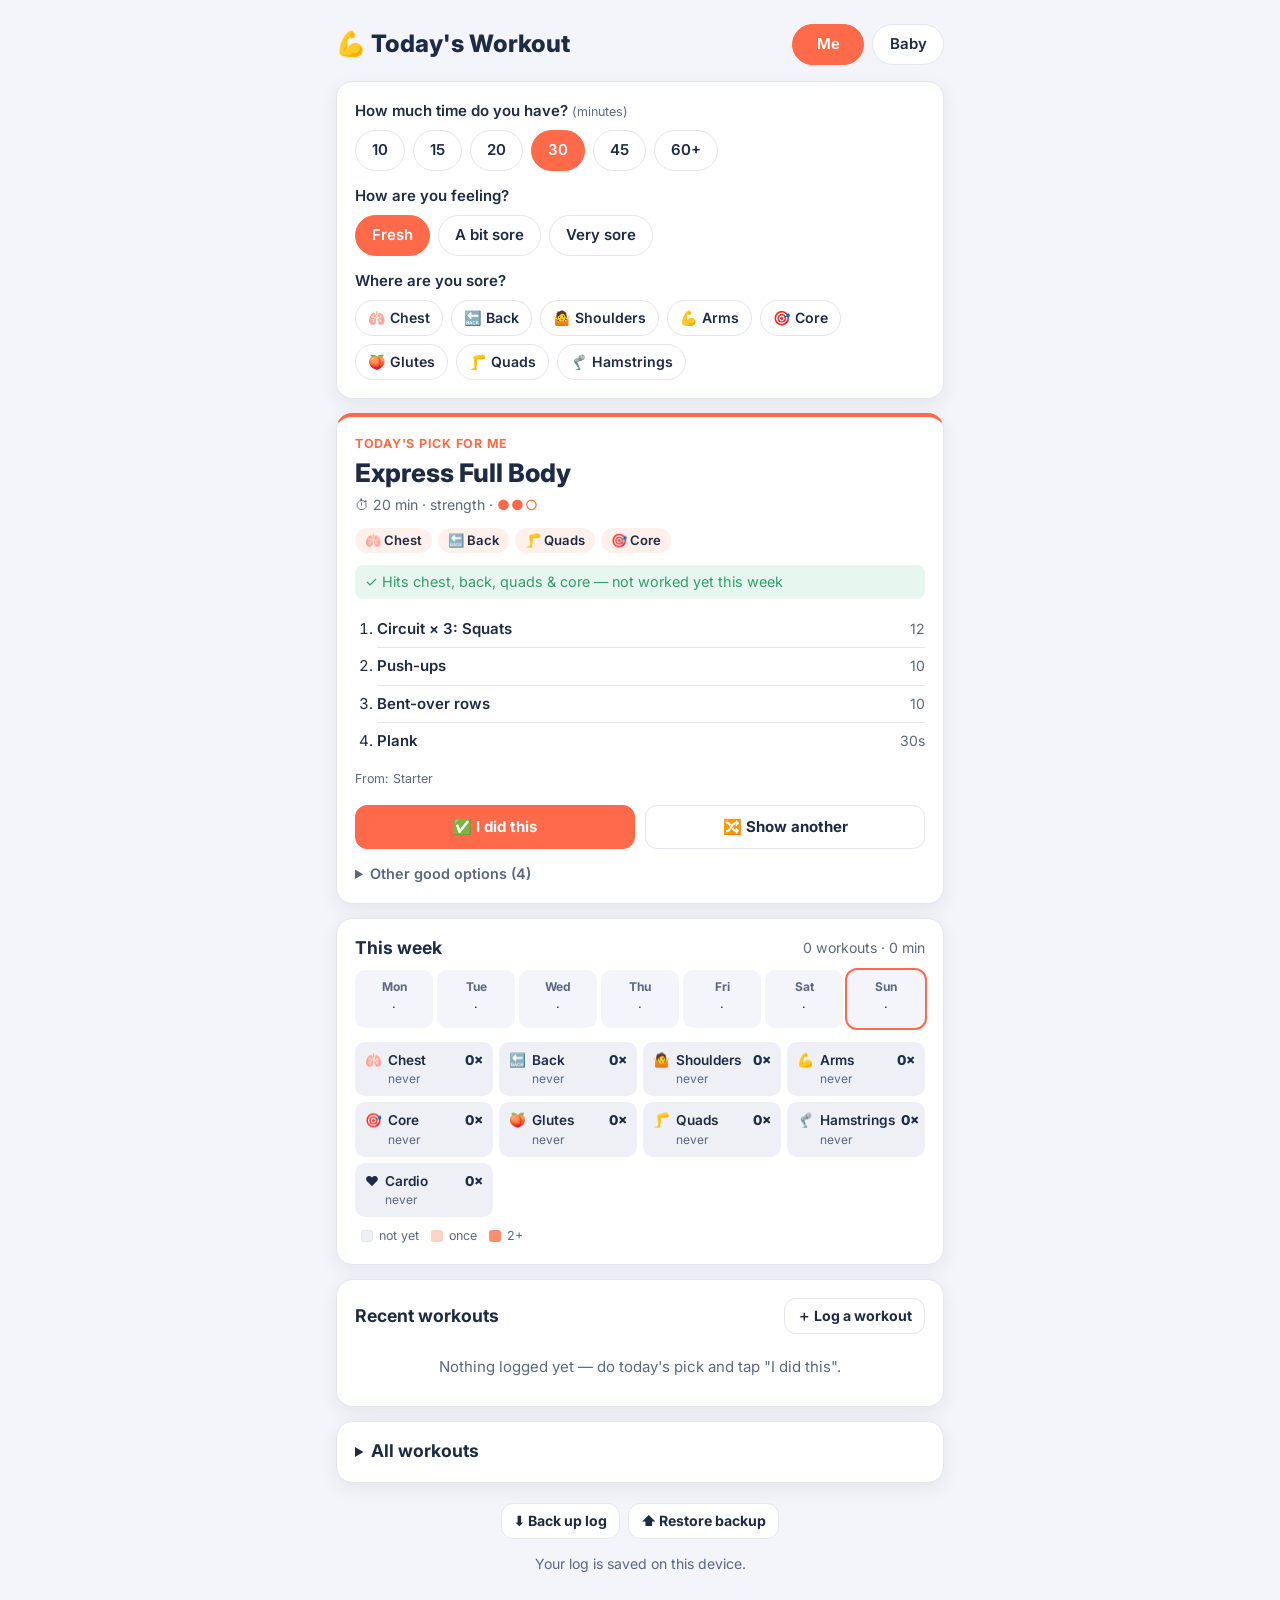
==== workout/index.html @ 0d378ec5 "Add workout picker app (workout/) Recommends a daily workout for Me or Baby based on available time," ====
<!DOCTYPE html>
<html lang="en">
<head>
  <meta charset="UTF-8" />
  <meta name="viewport" content="width=device-width, initial-scale=1.0, viewport-fit=cover" />
  <title>Daily Workout Picker</title>
  <meta name="description" content="Recommends today's workout based on your time, soreness and what you've already done this week." />
  <meta name="theme-color" content="#1f2a44" />
  <meta name="apple-mobile-web-app-capable" content="yes" />
  <meta name="apple-mobile-web-app-title" content="Workout" />
  <link rel="icon" href="data:image/svg+xml,<svg xmlns='http://www.w3.org/2000/svg' viewBox='0 0 100 100'><text y='.9em' font-size='90'>💪</text></svg>" />
  <link rel="preconnect" href="https://fonts.googleapis.com" />
  <link rel="preconnect" href="https://fonts.gstatic.com" crossorigin />
  <link href="https://fonts.googleapis.com/css2?family=Inter:wght@400;600;700;800&display=swap" rel="stylesheet" />
  <link rel="stylesheet" href="styles.css" />
</head>
<body>
  <main class="wrap">
    <header class="top">
      <h1>💪 Today's Workout</h1>
      <div id="people" class="chips people" role="group" aria-label="Who's working out"></div>
    </header>

    <section class="card controls">
      <div class="field">
        <span class="label">How much time do you have? <small>(minutes)</small></span>
        <div id="time" class="chips" role="group"></div>
      </div>
      <div class="field">
        <span class="label">How are you feeling?</span>
        <div id="soreness" class="chips" role="group"></div>
      </div>
      <div class="field" id="sore-where" hidden>
        <span class="label">Where are you sore?</span>
        <div id="sore-muscles" class="chips small" role="group"></div>
      </div>
    </section>

    <section class="card pick" id="pick" aria-live="polite"></section>

    <section class="card">
      <div class="section-head">
        <h3>This week</h3>
        <span id="week-summary" class="meta"></span>
      </div>
      <div id="days" class="days"></div>
      <div id="coverage" class="coverage"></div>
      <p class="legend"><span class="sw none"></span> not yet <span class="sw one"></span> once <span class="sw many"></span> 2+</p>
    </section>

    <section class="card">
      <div class="section-head">
        <h3>Recent workouts</h3>
        <button class="btn small" id="open-log">＋ Log a workout</button>
      </div>
      <ul id="history" class="history"></ul>
    </section>

    <section class="card">
      <details>
        <summary><h3 class="inline">All workouts</h3></summary>
        <div id="library" class="library"></div>
      </details>
    </section>

    <footer class="foot">
      <button class="btn small" id="export">⬇ Back up log</button>
      <label class="btn small">⬆ Restore backup<input type="file" id="import" accept="application/json" hidden /></label>
      <p class="meta">Your log is saved on this device.</p>
    </footer>
  </main>

  <dialog id="log-dialog">
    <form id="log-form">
      <h3>Log a workout</h3>
      <label class="field">
        <span class="label">Workout</span>
        <select id="log-workout"></select>
      </label>
      <div id="custom-fields">
        <label class="field"><span class="label">Name</span><input id="log-name" placeholder="e.g. Spin class" /></label>
        <label class="field"><span class="label">Minutes</span><input id="log-minutes" type="number" min="0" inputmode="numeric" value="30" /></label>
        <div class="field"><span class="label">Muscle groups</span><div id="log-muscles" class="checks"></div></div>
      </div>
      <label class="field"><span class="label">Date</span><input id="log-date" type="date" /></label>
      <div class="actions">
        <button type="submit" class="btn primary">Save</button>
        <button type="button" class="btn" id="close-log">Cancel</button>
      </div>
    </form>
  </dialog>

  <script src="workouts.js"></script>
  <script src="app.js"></script>
</body>
</html>
---- workout/styles.css ----
/* ── Daily Workout Picker — theme ─────────────────────────────────────── */
:root {
  --bg: #f4f5fa;
  --card: #ffffff;
  --ink: #1f2a44;
  --ink-soft: #5b6680;
  --line: #e3e6ef;
  --accent: #ff6b4a;
  --accent-deep: #e5512f;
  --accent-bg: #fff0ec;
  --good: #2f9e6f;
  --good-bg: #e7f6ee;
  --warn: #b7791f;
  --warn-bg: #fdf4e3;
  --none: #eef0f5;
  --one: #ffd2c6;
  --many: #ff8d70;
  --shadow: 0 6px 20px rgba(31, 42, 68, 0.07);
  --radius: 16px;
}

@media (prefers-color-scheme: dark) {
  :root {
    --bg: #11151f;
    --card: #1a2030;
    --ink: #eef1f7;
    --ink-soft: #a3acc2;
    --line: #2b3346;
    --accent-bg: #3a2420;
    --good-bg: #173326;
    --warn: #e8b45a;
    --warn-bg: #3a2f17;
    --none: #242b3c;
    --one: #6e3a2e;
    --many: #c4543a;
    --shadow: none;
  }
}

* { box-sizing: border-box; }
body {
  margin: 0;
  background: var(--bg);
  color: var(--ink);
  font: 15px/1.5 Inter, system-ui, -apple-system, sans-serif;
  -webkit-tap-highlight-color: transparent;
}
.wrap { max-width: 640px; margin: 0 auto; padding: 16px 16px 40px; }
h1, h2, h3 { margin: 0; line-height: 1.2; }
h1 { font-size: 1.5rem; font-weight: 800; }
h2 { font-size: 1.6rem; font-weight: 800; }
h3 { font-size: 1.1rem; font-weight: 700; }
h3.inline { display: inline; }
small { color: var(--ink-soft); font-weight: 400; }

.top {
  display: flex; align-items: center; justify-content: space-between;
  gap: 12px; flex-wrap: wrap; margin: 8px 0 16px;
}

.card {
  background: var(--card);
  border: 1px solid var(--line);
  border-radius: var(--radius);
  box-shadow: var(--shadow);
  padding: 18px;
  margin-bottom: 14px;
}

.field { display: block; margin-bottom: 14px; }
.field:last-child { margin-bottom: 0; }
.label { display: block; font-weight: 600; margin-bottom: 8px; }
.meta { color: var(--ink-soft); font-size: .88rem; }
.eyebrow { margin: 0 0 4px; color: var(--accent); font-weight: 700; font-size: .78rem; text-transform: uppercase; letter-spacing: .06em; }

/* Chips */
.chips { display: flex; flex-wrap: wrap; gap: 8px; }
.chip {
  border: 1.5px solid var(--line);
  background: var(--card);
  color: var(--ink);
  border-radius: 999px;
  padding: 8px 16px;
  font: inherit; font-weight: 600;
  cursor: pointer;
  min-height: 40px;
}
.chips.small .chip { padding: 6px 12px; font-size: .88rem; min-height: 36px; }
.chip.active { background: var(--accent); border-color: var(--accent); color: #fff; }
.people .chip { min-width: 72px; }

/* Buttons */
.btn {
  display: inline-flex; align-items: center; justify-content: center; gap: 6px;
  border: 1.5px solid var(--line);
  background: var(--card);
  color: var(--ink);
  border-radius: 12px;
  padding: 10px 16px;
  font: inherit; font-weight: 700;
  cursor: pointer;
  min-height: 44px;
}
.btn.primary { background: var(--accent); border-color: var(--accent); color: #fff; }
.btn.primary:active { background: var(--accent-deep); }
.btn.small { padding: 6px 12px; min-height: 36px; font-size: .88rem; }
.btn:disabled { opacity: .45; cursor: default; }
.actions { display: flex; gap: 10px; flex-wrap: wrap; margin-top: 16px; }
.actions .btn { flex: 1 1 140px; }

/* Pick */
.pick { border-top: 4px solid var(--accent); }
.pick .meta { margin: 6px 0 0; }
.dots { color: var(--accent); letter-spacing: 1px; }
.tags { display: flex; flex-wrap: wrap; gap: 6px; margin: 12px 0; }
.tag { background: var(--accent-bg); border-radius: 999px; padding: 3px 10px; font-size: .82rem; font-weight: 600; }
.why { list-style: none; padding: 0; margin: 0 0 12px; font-size: .9rem; }
.why li { padding: 6px 10px; border-radius: 8px; margin-bottom: 4px; }
.why .good { background: var(--good-bg); color: var(--good); }
.why .warn { background: var(--warn-bg); color: var(--warn); }
.note { background: var(--good-bg); color: var(--good); padding: 8px 12px; border-radius: 10px; margin: 0 0 12px; font-size: .9rem; }
.exercises { margin: 0; padding-left: 22px; }
.exercises li { padding: 7px 0; border-bottom: 1px solid var(--line); }
.exercises li:last-child { border-bottom: none; }
.exercises li > span:first-child { font-weight: 600; }
.exercises .detail { float: right; color: var(--ink-soft); font-size: .88rem; margin-left: 12px; }
.source { color: var(--ink-soft); font-size: .78rem; margin: 10px 0 0; }

.alts { margin-top: 14px; }
.alts summary { cursor: pointer; color: var(--ink-soft); font-weight: 600; font-size: .9rem; }
.alt {
  display: flex; justify-content: space-between; align-items: center; gap: 10px;
  width: 100%; margin-top: 8px; padding: 10px 12px;
  background: var(--bg); color: var(--ink);
  border: 1px solid var(--line); border-radius: 10px;
  font: inherit; text-align: left; cursor: pointer;
}
.alt span { color: var(--ink-soft); font-size: .85rem; white-space: nowrap; }

/* Week */
.section-head { display: flex; justify-content: space-between; align-items: center; gap: 10px; margin-bottom: 12px; }
.days { display: grid; grid-template-columns: repeat(7, 1fr); gap: 4px; margin-bottom: 14px; }
.day {
  display: flex; flex-direction: column; align-items: center; gap: 4px;
  padding: 8px 2px; border-radius: 10px; background: var(--bg);
  font-size: .75rem; min-height: 58px;
}
.day.has { background: var(--accent-bg); }
.day.today { outline: 2px solid var(--accent); }
.dname { font-weight: 700; color: var(--ink-soft); }
.dmark { font-size: .8rem; text-align: center; line-height: 1.2; word-break: break-all; }
.coverage { display: grid; grid-template-columns: repeat(auto-fill, minmax(130px, 1fr)); gap: 6px; }
.cov {
  display: grid; grid-template-columns: auto 1fr auto; column-gap: 6px;
  align-items: center; padding: 8px 10px; border-radius: 10px; font-size: .85rem;
}
.cov.none { background: var(--none); }
.cov.one { background: var(--one); }
.cov.many { background: var(--many); }
.clabel { font-weight: 600; }
.ccount { font-weight: 800; }
.cwhen { grid-column: 2 / 4; color: var(--ink-soft); font-size: .75rem; }
.cov.many .cwhen { color: var(--ink); }
.legend { display: flex; align-items: center; gap: 6px; color: var(--ink-soft); font-size: .78rem; margin: 10px 0 0; }
.sw { display: inline-block; width: 12px; height: 12px; border-radius: 3px; margin-left: 6px; }
.sw.none { background: var(--none); border: 1px solid var(--line); }
.sw.one { background: var(--one); }
.sw.many { background: var(--many); }

/* History */
.history { list-style: none; margin: 0; padding: 0; }
.history li {
  display: flex; align-items: center; gap: 10px;
  padding: 10px 0; border-bottom: 1px solid var(--line);
}
.history li:last-child { border-bottom: none; }
.history li > div { flex: 1; display: flex; flex-direction: column; }
.history .empty { color: var(--ink-soft); justify-content: center; }
.hmuscles { font-size: .9rem; }
.del { border: none; background: none; color: var(--ink-soft); font-size: 1rem; cursor: pointer; padding: 6px 8px; }

/* Library */
details > summary { cursor: pointer; }
.library { margin-top: 12px; }
.lib { border-top: 1px solid var(--line); padding: 10px 0; }
.lib summary { display: flex; justify-content: space-between; gap: 10px; list-style: none; }
.lib summary::-webkit-details-marker { display: none; }

/* Dialog */
dialog {
  border: none; border-radius: var(--radius); padding: 20px;
  width: min(480px, calc(100vw - 32px));
  background: var(--card); color: var(--ink);
}
dialog::backdrop { background: rgba(10, 14, 24, .5); }
dialog h3 { margin-bottom: 14px; }
input, select {
  width: 100%; font: inherit; color: var(--ink); background: var(--bg);
  border: 1.5px solid var(--line); border-radius: 10px; padding: 10px 12px; min-height: 44px;
}
.checks { display: grid; grid-template-columns: repeat(auto-fill, minmax(130px, 1fr)); gap: 6px; }
.check { display: flex; align-items: center; gap: 6px; font-size: .9rem; }
.check input { width: auto; min-height: 0; }

.foot { display: flex; flex-wrap: wrap; gap: 8px; align-items: center; justify-content: center; margin-top: 20px; }
.foot .meta { width: 100%; text-align: center; margin: 6px 0 0; }
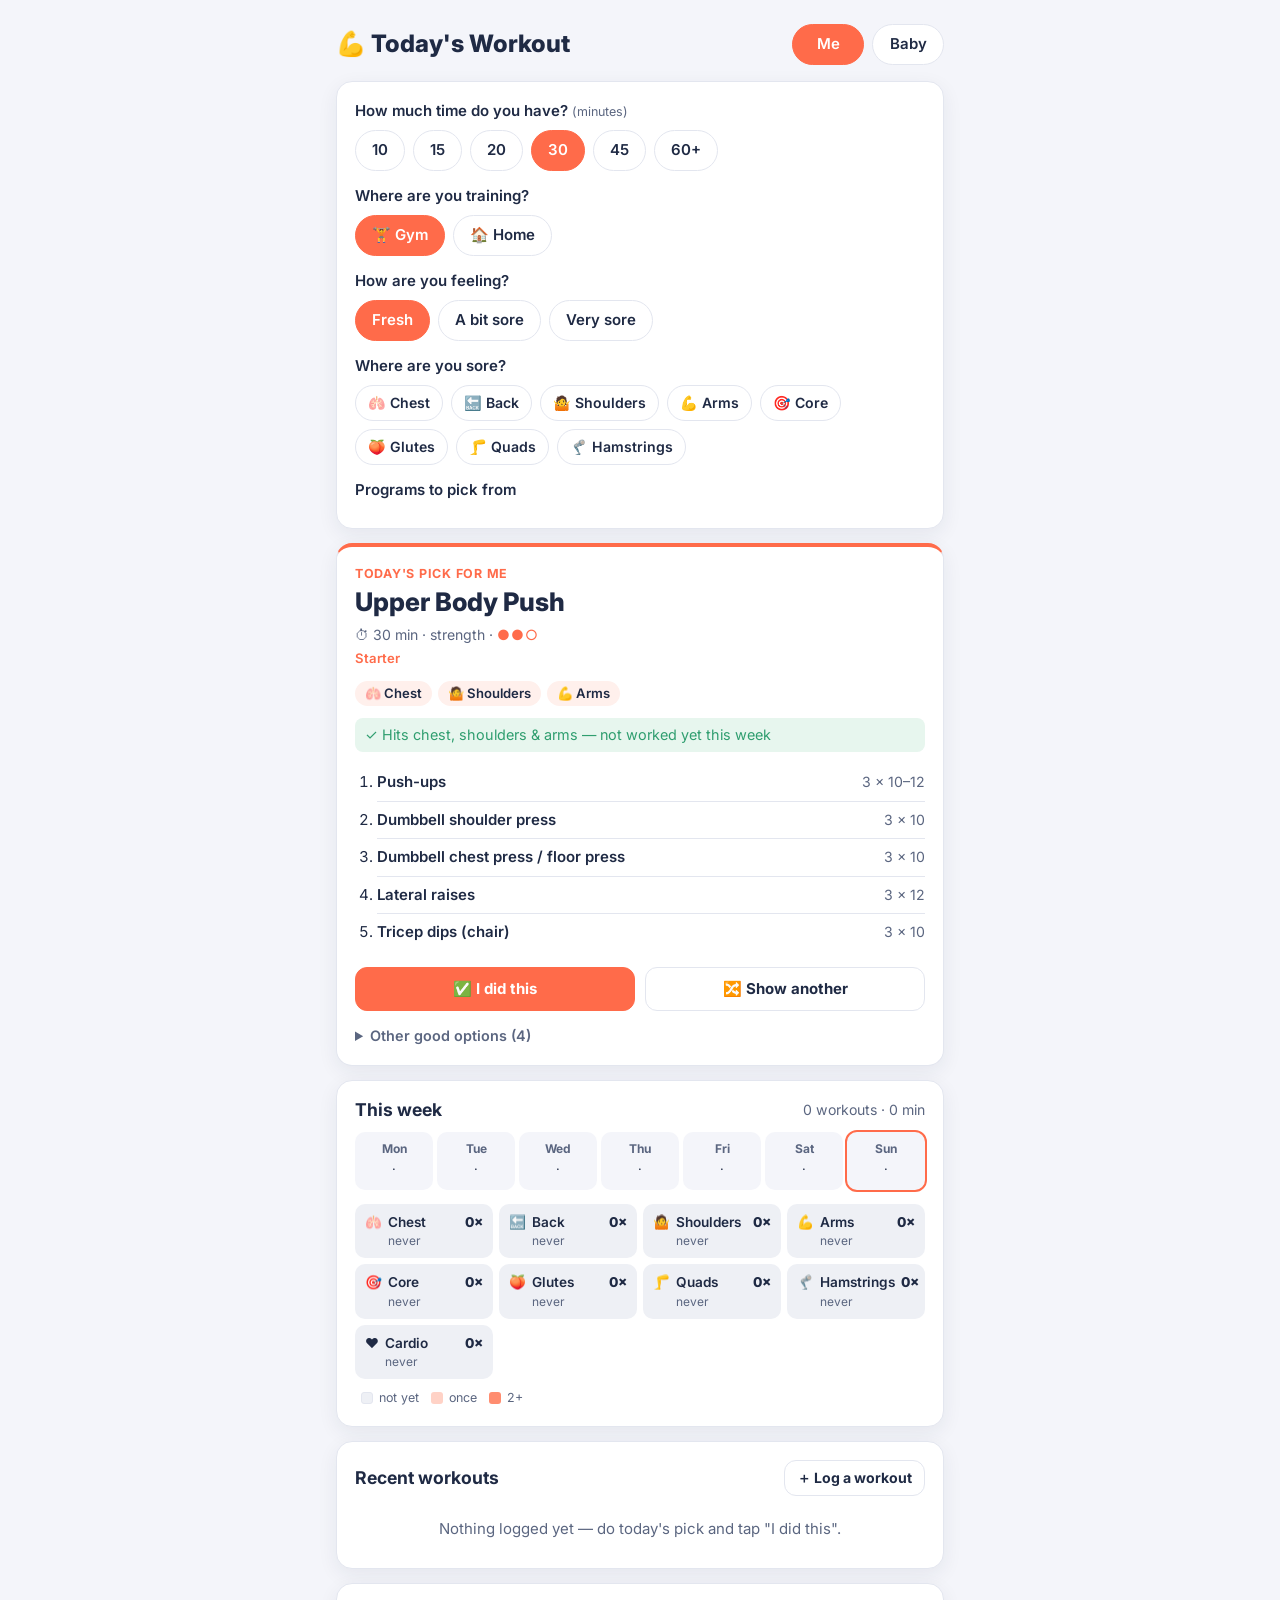
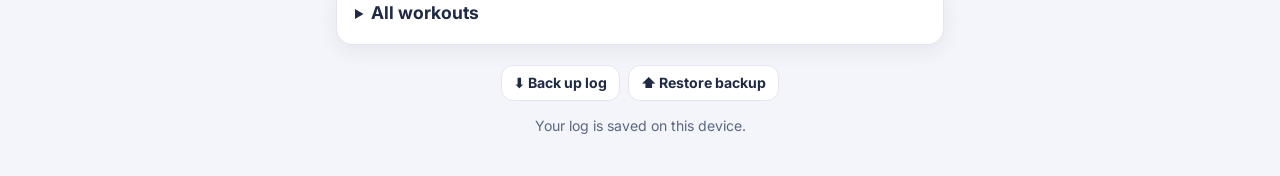
==== commit 8a142042: "Workout picker: program and gym/home filters Adds per-person program selection, a gym/home equipment" ====
--- a/workout/index.html
+++ b/workout/index.html
@@ -27,6 +27,10 @@
         <div id="time" class="chips" role="group"></div>
       </div>
       <div class="field">
+        <span class="label">Where are you training?</span>
+        <div id="place" class="chips" role="group"></div>
+      </div>
+      <div class="field">
         <span class="label">How are you feeling?</span>
         <div id="soreness" class="chips" role="group"></div>
       </div>
@@ -34,6 +38,10 @@
         <span class="label">Where are you sore?</span>
         <div id="sore-muscles" class="chips small" role="group"></div>
       </div>
+      <details class="field">
+        <summary class="label">Programs to pick from</summary>
+        <div id="programs" class="chips small" role="group"></div>
+      </details>
     </section>
 
     <section class="card pick" id="pick" aria-live="polite"></section>
@@ -91,6 +99,7 @@
   </dialog>
 
   <script src="workouts.js"></script>
+  <script src="library.js"></script>
   <script src="app.js"></script>
 </body>
 </html>
--- a/workout/styles.css
+++ b/workout/styles.css
@@ -124,6 +124,10 @@
 .exercises li:last-child { border-bottom: none; }
 .exercises li > span:first-child { font-weight: 600; }
 .exercises .detail { float: right; color: var(--ink-soft); font-size: .88rem; margin-left: 12px; }
+.program { margin: 4px 0 0; color: var(--accent); font-size: .82rem; font-weight: 600; }
+.structure { background: var(--bg); border-radius: 10px; padding: 8px 12px; font-size: .86rem; color: var(--ink-soft); margin: 0 0 10px; }
+.lib-program { border-top: 1px solid var(--line); padding: 10px 0; }
+.lib-program .lib { margin-left: 12px; }
 .source { color: var(--ink-soft); font-size: .78rem; margin: 10px 0 0; }
 
 .alts { margin-top: 14px; }
